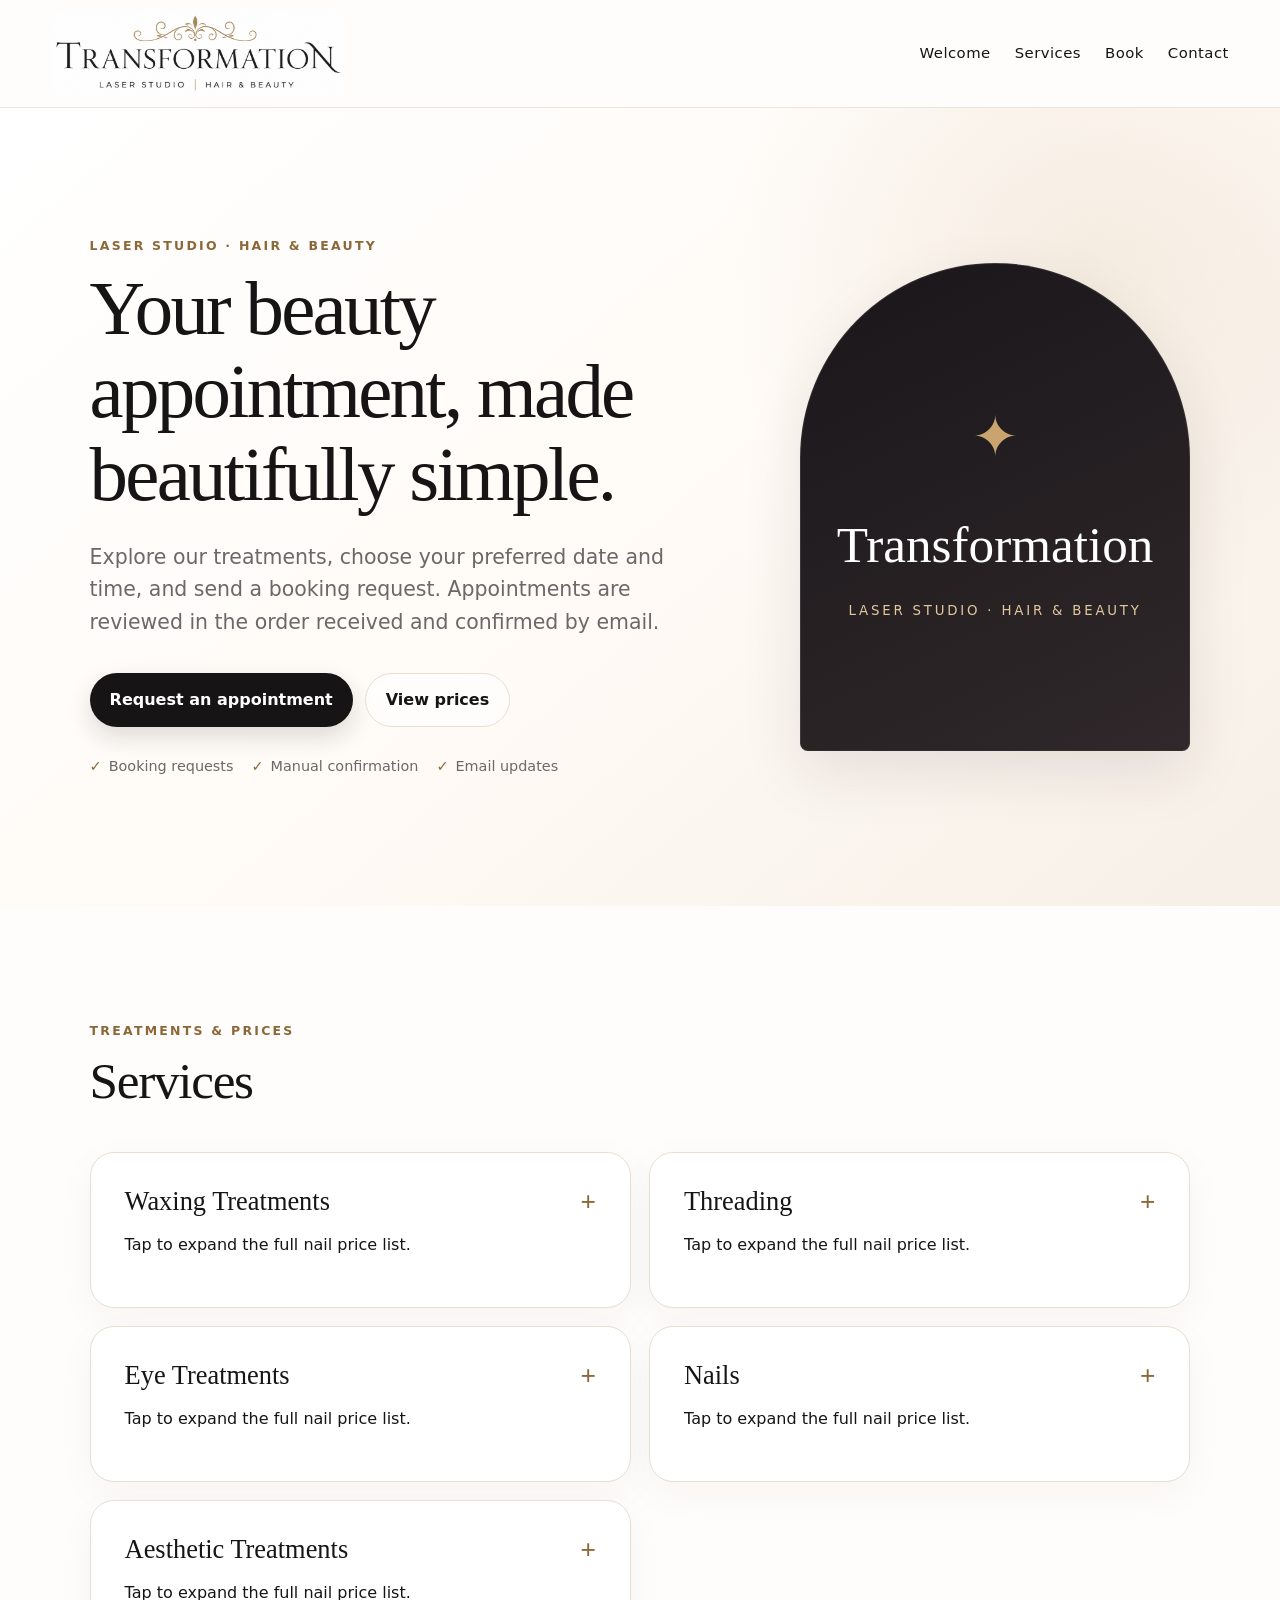
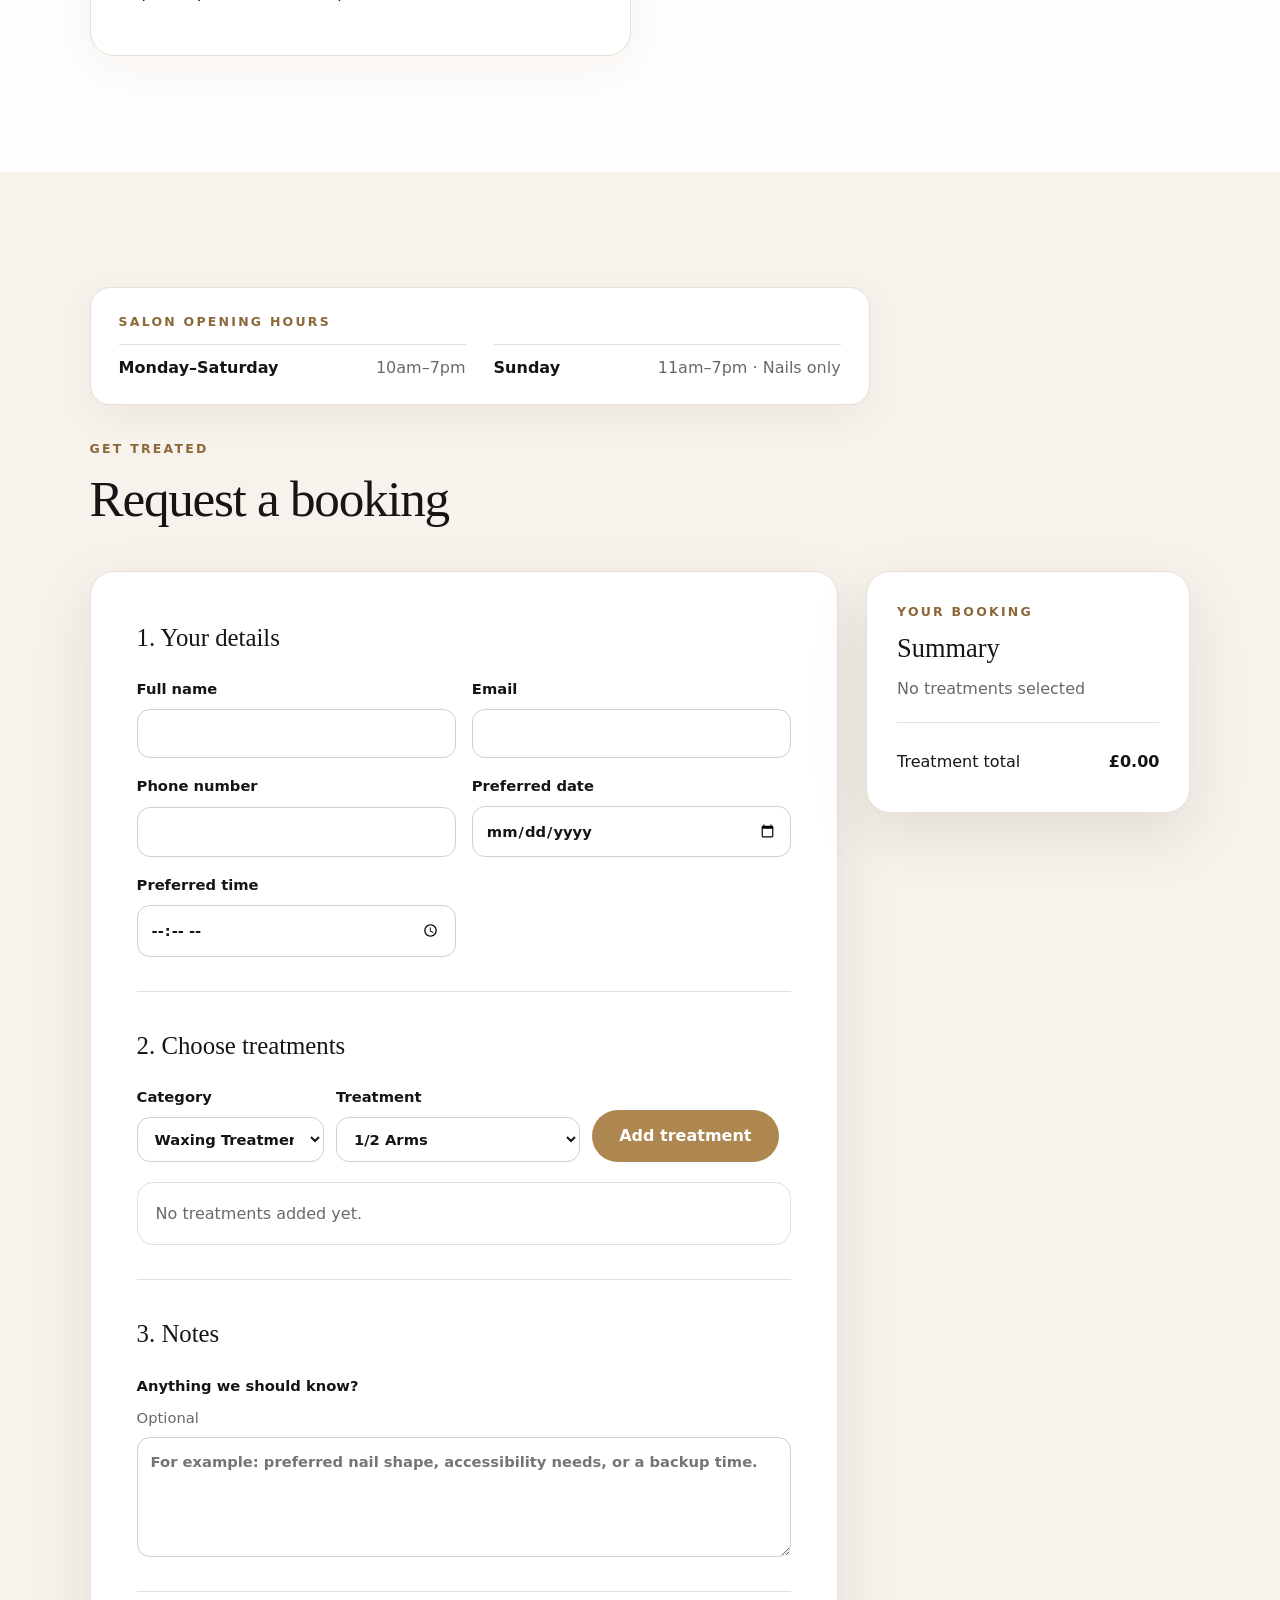
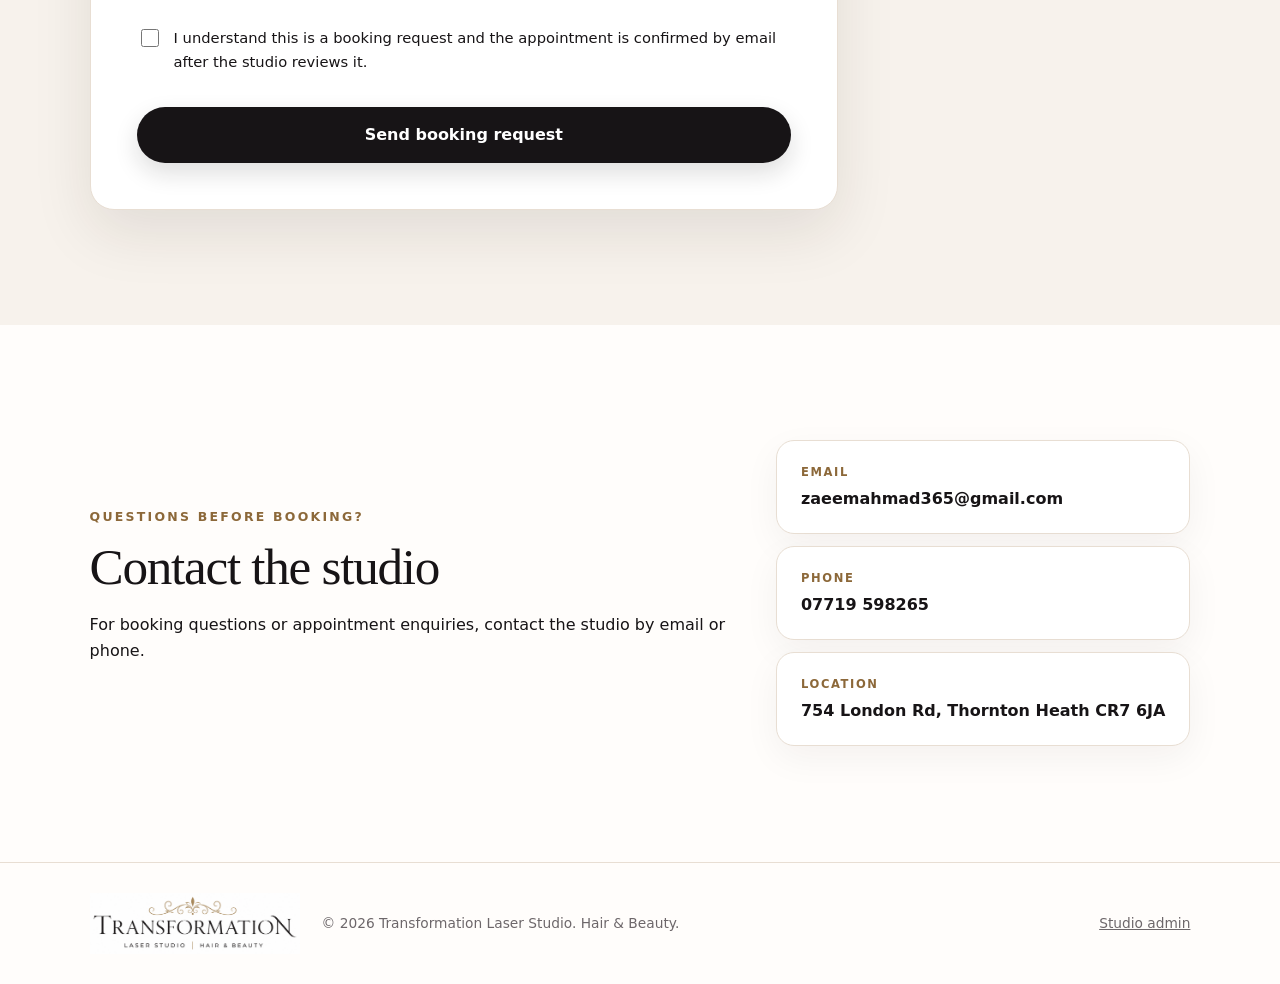
==== public/index.html @ 221bc92f "Initial secure Transformation Laser Studio commit" ====
<!doctype html>
<html lang="en-GB">
<head>
  <meta charset="utf-8" />
  <meta name="viewport" content="width=device-width, initial-scale=1" />
  <meta name="description" content="Transformation Laser Studio — hair and beauty appointments, waxing, threading, eye treatments, nails and aesthetic treatments." />
  <title>Transformation Laser Studio | Hair & Beauty</title>
  <link rel="icon" href="assets/favicon.svg" type="image/svg+xml" />
  <link rel="stylesheet" href="styles.css" />
  <script defer src="app.js"></script>
</head>
<body>
  <header class="site-header" id="top">
    <a class="brand" href="#top" aria-label="Transformation Laser Studio home">
      <img src="assets/transformation-logo.png" alt="Transformation Laser Studio Hair & Beauty" />
    </a>
    <button class="menu-toggle" aria-expanded="false" aria-controls="nav">Menu</button>
    <nav id="nav" class="main-nav" aria-label="Primary navigation">
      <a href="#welcome">Welcome</a>
      <a href="#services">Services</a>
      <a href="#booking">Book</a>
      <a href="#contact">Contact</a>
    </nav>
  </header>

  <main>
    <section class="hero" id="welcome">
      <div class="hero-copy">
        <p class="eyebrow">Laser Studio · Hair & Beauty</p>
        <h1>Your beauty appointment, made beautifully simple.</h1>
        <p class="lede">Explore our treatments, choose your preferred date and time, and send a booking request. Appointments are reviewed in the order received and confirmed by email.</p>
        <div class="hero-actions">
          <a class="button primary" href="#booking">Request an appointment</a>
          <a class="button ghost" href="#services">View prices</a>
        </div>
        <div class="trust-row" aria-label="Booking highlights">
          <span>Booking requests</span>
          <span>Manual confirmation</span>
          <span>Email updates</span>
        </div>
      </div>
      <div class="hero-card" aria-hidden="true">
        <span class="ornament">✦</span>
        <p>Transformation</p>
        <small>Laser Studio · Hair & Beauty</small>
      </div>
    </section>

    <section class="section" id="services">
      <div class="section-heading">
        <p class="eyebrow">Treatments & prices</p>
        <h2>Services</h2>
      </div>
      <div id="services-grid" class="services-grid" aria-live="polite"></div>
    </section>

    <section class="section booking-section" id="booking">
      <div class="opening-hours" aria-label="Salon opening hours">
        <p class="eyebrow">Salon opening hours</p>
        <div class="hours-grid">
          <div><strong>Monday–Saturday</strong><span>10am–7pm</span></div>
          <div><strong>Sunday</strong><span>11am–7pm · Nails only</span></div>
        </div>
      </div>

      <div class="section-heading">
        <p class="eyebrow">Get Treated</p>
        <h2>Request a booking</h2>
      </div>

      <div class="booking-layout">
        <form id="booking-form" class="booking-form" novalidate>
          <fieldset>
            <legend>1. Your details</legend>
            <div class="form-grid two-col">
              <label>Full name
                <input name="name" autocomplete="name" required maxlength="80" />
              </label>
              <label>Email
                <input name="email" type="email" autocomplete="email" required maxlength="120" />
              </label>
              <label>Phone number
                <input name="phone" type="tel" autocomplete="tel" required maxlength="30" />
              </label>
              <label>Preferred date
                <input name="date" id="booking-date" type="date" required />
              </label>
              <label>Preferred time
                <input name="time" type="time" required step="900" />
              </label>
            </div>
          </fieldset>

          <fieldset>
            <legend>2. Choose treatments</legend>
            <div class="service-picker">
              <label>Category
                <select id="category-select" aria-label="Service category"></select>
              </label>
              <label>Treatment
                <select id="service-select" aria-label="Treatment"></select>
              </label>
              <label id="variant-wrap" class="hidden">Option
                <select id="variant-select" aria-label="Treatment option"></select>
              </label>
              <button type="button" class="button secondary add-service" id="add-service">Add treatment</button>
            </div>
            <div id="selected-services" class="selected-services" aria-live="polite">
              <p class="empty-state">No treatments added yet.</p>
            </div>
          </fieldset>

          <fieldset>
            <legend>3. Notes</legend>
            <label>Anything we should know? <span class="optional">Optional</span>
              <textarea name="notes" rows="4" maxlength="800" placeholder="For example: preferred nail shape, accessibility needs, or a backup time."></textarea>
            </label>
          </fieldset>

          <label class="consent">
            <input type="checkbox" name="consent" required />
            <span>I understand this is a booking request and the appointment is confirmed by email after the studio reviews it.</span>
          </label>

          <div id="form-message" class="form-message" role="status" aria-live="polite"></div>
          <button class="button primary submit-button" type="submit">Send booking request</button>
        </form>

        <aside class="booking-summary" aria-label="Booking summary">
          <p class="eyebrow">Your booking</p>
          <h3>Summary</h3>
          <div id="summary-lines" class="summary-lines"><span>No treatments selected</span></div>
          <div class="money-row"><span>Treatment total</span><strong id="booking-total">£0.00</strong></div>
        </aside>
      </div>
    </section>

    <section class="section contact-section" id="contact">
      <div>
        <p class="eyebrow">Questions before booking?</p>
        <h2>Contact the studio</h2>
        <p>For booking questions or appointment enquiries, contact the studio by email or phone.</p>
      </div>
      <div class="contact-cards">
        <a class="contact-card" href="mailto:zaeemahmad365@gmail.com">
          <span>Email</span>
          <strong>zaeemahmad365@gmail.com</strong>
        </a>
        <a class="contact-card" href="tel:07719598265">
          <span>Phone</span>
          <strong>07719 598265</strong>
        </a>
        <a class="contact-card" 
        href="https://www.google.com/maps/place/Transformation+Studio/@51.39373,-0.1139994,17z/data=!3m1!4b1!4m6!3m5!1s0x487606de87120ded:0x485c7ba6c4589e88!8m2!3d51.39373!4d-0.1139994!16s%2Fg%2F1tl4chpc?entry=ttu&g_ep=EgoyMDI2MDgyMy4wIKXMDSoASAFQAw%3D%3D"
        target="_blank" rel="noopener noreferrer">
          <span>Location</span>
          <strong>754 London Rd, Thornton Heath CR7 6JA</strong>
        </a>
      </div>
    </section>
  </main>

  <footer>
    <img src="assets/transformation-logo.png" alt="Transformation Laser Studio" />
    <p>© <span id="year"></span> Transformation Laser Studio. Hair & Beauty.</p>
    <a href="admin.html">Studio admin</a>
  </footer>
</body>
</html>
---- public/styles.css ----
:root {
  --ink: #171416;
  --muted: #6d676a;
  --paper: #fffdfb;
  --soft: #f7f2ec;
  --gold: #ad8650;
  --gold-deep: #8c6839;
  --line: #e8ded3;
  --shadow: 0 22px 60px rgba(39, 27, 16, .10);
  --radius: 24px;
}
* { box-sizing: border-box; }
html { scroll-behavior: smooth; }
body {
  margin: 0;
  color: var(--ink);
  background: var(--paper);
  font-family: Inter, ui-sans-serif, system-ui, -apple-system, BlinkMacSystemFont, "Segoe UI", sans-serif;
  line-height: 1.6;
}
a { color: inherit; }
button, input, select, textarea { font: inherit; }
button, a { -webkit-tap-highlight-color: transparent; }
.site-header {
  position: sticky; top: 0; z-index: 20;
  display: flex; align-items: center; gap: 28px;
  min-height: 84px; padding: 10px clamp(18px, 4vw, 64px);
  background: rgba(255, 253, 251, .94);
  border-bottom: 1px solid rgba(232, 222, 211, .8);
  backdrop-filter: blur(16px);
}
.brand { display: block; margin-right: auto; }
.brand img { display: block; width: min(295px, 56vw); height: auto; }
.main-nav { display: flex; gap: 24px; align-items: center; }
.main-nav a { text-decoration: none; font-size: .93rem; letter-spacing: .03em; }
.main-nav a:hover { color: var(--gold-deep); }
.menu-toggle { display: none; border: 1px solid var(--line); background: white; padding: 9px 13px; border-radius: 12px; }
.hero {
  min-height: 73vh;
  display: grid; grid-template-columns: 1.25fr .75fr; align-items: center; gap: clamp(40px, 7vw, 100px);
  padding: clamp(64px, 10vw, 140px) clamp(20px, 7vw, 110px);
  background:
    radial-gradient(circle at 85% 20%, rgba(173,134,80,.12), transparent 29%),
    linear-gradient(140deg, #fff 0%, #fffaf5 55%, #f6efe7 100%);
}
.hero-copy { max-width: 760px; }
.eyebrow { margin: 0 0 12px; color: var(--gold-deep); text-transform: uppercase; letter-spacing: .18em; font-size: .78rem; font-weight: 700; }
h1, h2, h3 { font-family: Georgia, "Times New Roman", serif; font-weight: 500; line-height: 1.08; margin-top: 0; }
h1 { margin-bottom: 24px; font-size: clamp(3rem, 6vw, 6.5rem); letter-spacing: -.035em; }
h2 { margin-bottom: 18px; font-size: clamp(2.4rem, 4vw, 4.8rem); letter-spacing: -.025em; }
h3 { margin-bottom: 14px; font-size: 1.65rem; }
.lede { color: var(--muted); font-size: clamp(1.04rem, 1.6vw, 1.3rem); max-width: 650px; }
.hero-actions { display: flex; flex-wrap: wrap; gap: 12px; margin: 34px 0 28px; }
.button {
  appearance: none; border: 0; border-radius: 999px; padding: 13px 20px;
  display: inline-flex; align-items: center; justify-content: center; gap: 8px;
  text-decoration: none; font-weight: 700; cursor: pointer; transition: .2s ease;
}
.button:hover { transform: translateY(-1px); }
.primary { background: var(--ink); color: white; box-shadow: 0 10px 24px rgba(23,20,22,.14); }
.primary:hover { background: #2a2428; }
.secondary { background: var(--gold); color: white; }
.ghost { background: rgba(255,255,255,.72); border: 1px solid var(--line); }
.trust-row { display: flex; flex-wrap: wrap; gap: 10px 18px; color: var(--muted); font-size: .9rem; }
.trust-row span::before { content: "✓"; color: var(--gold-deep); margin-right: 7px; font-weight: 800; }
.hero-card {
  aspect-ratio: 4/5; max-width: 430px; justify-self: center; width: 100%;
  border-radius: 999px 999px 40px 40px;
  background: linear-gradient(155deg, #191619, #30282b);
  color: white; display: flex; flex-direction: column; justify-content: center; align-items: center; text-align: center;
  box-shadow: var(--shadow); padding: 36px; border: 1px solid rgba(255,255,255,.09);
}
.hero-card .ornament { color: #caa46f; font-size: 3.5rem; margin-bottom: 22px; }
.hero-card p { font-family: Georgia, "Times New Roman", serif; font-size: clamp(2rem, 4vw, 3.7rem); margin: 0; }
.hero-card small { color: #e2c99f; text-transform: uppercase; letter-spacing: .21em; margin-top: 14px; }
.section { padding: clamp(72px, 9vw, 126px) clamp(20px, 7vw, 110px); }
.section-heading { max-width: 780px; margin-bottom: 44px; }
.section-heading > p:last-child { color: var(--muted); font-size: 1.05rem; }
.services-grid { display: grid; grid-template-columns: repeat(2, minmax(0, 1fr)); gap: 18px; }
.service-card { background: white; border: 1px solid var(--line); border-radius: var(--radius); padding: clamp(22px, 3vw, 34px); box-shadow: 0 12px 40px rgba(48,34,20,.04); }
.service-card h3 { display: flex; justify-content: space-between; gap: 12px; align-items: baseline; }
.service-list { display: grid; gap: 0; margin: 0; padding: 0; list-style: none; }
.service-list li { display: flex; justify-content: space-between; gap: 18px; padding: 12px 0; border-bottom: 1px solid #eee6de; }
.service-list li:last-child { border-bottom: 0; }
.service-list .price { white-space: nowrap; font-weight: 800; }
details.nails-card > summary { cursor: pointer; list-style: none; }
details.nails-card > summary::-webkit-details-marker { display: none; }
details.nails-card > summary h3::after { content: "+"; font-family: Inter, sans-serif; color: var(--gold-deep); }
details.nails-card[open] > summary h3::after { content: "−"; }
.variant-list { color: var(--muted); font-size: .9rem; margin-top: 4px; }
.service-description { color: var(--muted); font-size: .82rem; line-height: 1.45; margin-top: 4px; max-width: 58ch; }
.service-disclaimer { color: var(--muted); font-size: .82rem; line-height: 1.45; font-style: italic; margin: 18px 0 0; padding-top: 14px; border-top: 1px solid #eee6de; }
.booking-section { background: var(--soft); }
.booking-layout { display: grid; grid-template-columns: minmax(0, 1.5fr) minmax(280px, .65fr); gap: 28px; align-items: start; }
.booking-form, .booking-summary { background: white; border: 1px solid var(--line); border-radius: var(--radius); box-shadow: var(--shadow); }
.booking-form { padding: clamp(22px, 4vw, 46px); }
.booking-summary { padding: 30px; position: sticky; top: 112px; }
fieldset { border: 0; padding: 0 0 34px; margin: 0 0 34px; border-bottom: 1px solid var(--line); }
legend { padding: 0; margin-bottom: 20px; font-family: Georgia, "Times New Roman", serif; font-size: 1.55rem; }
.form-grid { display: grid; gap: 16px; }
.two-col { grid-template-columns: repeat(2, minmax(0, 1fr)); }
label { display: grid; gap: 8px; font-weight: 700; font-size: .92rem; }
input, select, textarea {
  width: 100%; border: 1px solid #d8cec4; background: #fff; color: var(--ink); border-radius: 13px; padding: 12px 13px; outline: none;
}
input:focus, select:focus, textarea:focus { border-color: var(--gold); box-shadow: 0 0 0 3px rgba(173,134,80,.13); }
textarea { resize: vertical; }
.optional { color: var(--muted); font-weight: 500; }
.service-picker { display: grid; grid-template-columns: 1fr 1.3fr 1fr auto; gap: 12px; align-items: end; }
.hidden { display: none !important; }
.selected-services { margin-top: 20px; border: 1px solid var(--line); border-radius: 16px; overflow: hidden; }
.empty-state { margin: 0; padding: 18px; color: var(--muted); }
.selected-row { display: grid; grid-template-columns: 1fr auto auto; align-items: center; gap: 12px; padding: 14px 16px; border-bottom: 1px solid var(--line); }
.selected-row:last-child { border-bottom: 0; }
.selected-row strong { white-space: nowrap; }
.remove-service { border: 0; background: #f4efea; border-radius: 999px; width: 34px; height: 34px; cursor: pointer; color: #6e5450; }
.consent { grid-template-columns: auto 1fr; align-items: start; gap: 12px; font-weight: 500; }
.consent input { width: 18px; height: 18px; margin-top: 3px; }
.form-message { min-height: 0; margin: 18px 0 0; border-radius: 14px; font-size: .95rem; }
.form-message.success, .form-message.error { padding: 13px 15px; }
.form-message.success { background: #edf7ef; color: #24592f; }
.form-message.error { background: #fff0f0; color: #7f3030; }
.submit-button { width: 100%; margin-top: 16px; padding-block: 15px; }
.summary-lines { display: grid; gap: 10px; color: var(--muted); padding-bottom: 20px; margin-bottom: 18px; border-bottom: 1px solid var(--line); }
.summary-item { display: flex; justify-content: space-between; gap: 16px; font-size: .93rem; }
.money-row { display: flex; justify-content: space-between; gap: 18px; padding: 8px 0; }
.small { color: var(--muted); font-size: .84rem; margin: 20px 0 0; }
.opening-hours { max-width: 780px; margin-bottom: 34px; padding: 24px 28px; background: white; border: 1px solid var(--line); border-radius: 20px; box-shadow: 0 12px 36px rgba(40,26,10,.05); }
.hours-grid { display: grid; grid-template-columns: repeat(2, minmax(0, 1fr)); gap: 14px 28px; }
.hours-grid div { display: flex; justify-content: space-between; gap: 18px; padding-top: 10px; border-top: 1px solid var(--line); }
.hours-grid span { color: var(--muted); text-align: right; }
.contact-section { display: grid; grid-template-columns: 1fr auto; gap: 26px; align-items: center; }
.contact-cards { display: grid; gap: 12px; }
.contact-card { min-width: min(100%, 390px); text-decoration: none; border: 1px solid var(--line); border-radius: 18px; padding: 22px 24px; background: white; box-shadow: 0 12px 36px rgba(40,26,10,.05); }
.contact-card span { display: block; color: var(--gold-deep); text-transform: uppercase; letter-spacing: .14em; font-size: .72rem; font-weight: 800; }
.contact-card strong { display: block; margin-top: 4px; overflow-wrap: anywhere; }
footer { border-top: 1px solid var(--line); padding: 30px clamp(20px, 7vw, 110px); display: flex; align-items: center; gap: 22px; color: var(--muted); font-size: .86rem; }
footer img { width: 210px; height: auto; }
footer p { margin: 0 auto 0 0; }
footer a { color: var(--muted); }

/* Admin */
.admin-main { max-width: 1200px; margin: 0 auto; padding: 48px 20px 100px; }
.admin-toolbar { display: flex; flex-wrap: wrap; gap: 12px; align-items: end; margin: 26px 0; }
.admin-toolbar label { min-width: 230px; }
.accepted-export { display: grid; grid-template-columns: minmax(0,1fr) auto; gap: 28px; align-items: end; margin: 0 0 28px; padding: 24px; background: #fffaf5; border: 1px solid var(--line); border-radius: 20px; }
.accepted-export h2 { margin: 2px 0 8px; font-size: clamp(1.55rem,3vw,2.15rem); }
.accepted-export p:last-child { margin-bottom: 0; }
.accepted-export-controls { min-width: min(100%, 320px); display: grid; gap: 10px; }
.accepted-export-controls label { margin: 0; }
#export-message { min-height: 1.25em; font-size: .9rem; }
@media (max-width: 760px) { .accepted-export { grid-template-columns: 1fr; align-items: stretch; } .accepted-export-controls { min-width: 0; } }
.admin-list { display: grid; gap: 16px; }
.admin-booking { background: white; border: 1px solid var(--line); border-radius: 20px; padding: 22px; box-shadow: 0 10px 30px rgba(38,28,19,.05); }
.admin-booking header { display: flex; flex-wrap: wrap; align-items: center; gap: 10px 16px; margin-bottom: 14px; }
.admin-booking header h3 { margin: 0 auto 0 0; font-size: 1.4rem; }
.status { display: inline-flex; border-radius: 999px; padding: 5px 10px; background: #f0ece8; font-size: .75rem; font-weight: 800; text-transform: uppercase; letter-spacing: .08em; }
.status.confirmed { background: #e8f5eb; color: #2a6235; }
.status.declined { background: #faeaea; color: #7c3333; }
.booking-meta { display: grid; grid-template-columns: repeat(2, minmax(0,1fr)); gap: 12px; margin: 14px 0; }
.meta-box { background: #faf6f1; border-radius: 12px; padding: 11px 13px; }
.meta-box small { display: block; color: var(--muted); }
.admin-actions { display: flex; flex-wrap: wrap; gap: 10px; margin-top: 18px; }
.admin-actions textarea { width: 100%; }
.warning { padding: 14px 16px; background: #fff6e8; border: 1px solid #f0d4a4; border-radius: 14px; color: #654f2c; }

@media (max-width: 900px) {
  .hero { grid-template-columns: 1fr; min-height: auto; }
  .hero-card { max-width: 330px; }
  .services-grid, .booking-layout, .contact-section { grid-template-columns: 1fr; }
  .booking-summary { position: static; }
  .service-picker { grid-template-columns: 1fr 1fr; }
  .add-service { min-height: 48px; }
  .booking-meta { grid-template-columns: 1fr 1fr; }
  .hours-grid { grid-template-columns: 1fr; }
}
@media (max-width: 680px) {
  .site-header { min-height: 72px; }
  .brand img { width: 225px; }
  .menu-toggle { display: block; }
  .main-nav { display: none; position: absolute; top: calc(100% + 1px); left: 0; right: 0; padding: 18px 22px 24px; flex-direction: column; align-items: flex-start; background: var(--paper); border-bottom: 1px solid var(--line); }
  .main-nav.open { display: flex; }
  .two-col, .service-picker { grid-template-columns: 1fr; }
  .selected-row { grid-template-columns: 1fr auto; }
  .selected-row strong { grid-row: 2; }
  .hero { padding-top: 70px; }
  .hero-card { display: none; }
  .services-grid { grid-template-columns: 1fr; }
  footer { flex-wrap: wrap; }
  footer p { order: 3; flex-basis: 100%; }
  .booking-meta { grid-template-columns: 1fr; }
}
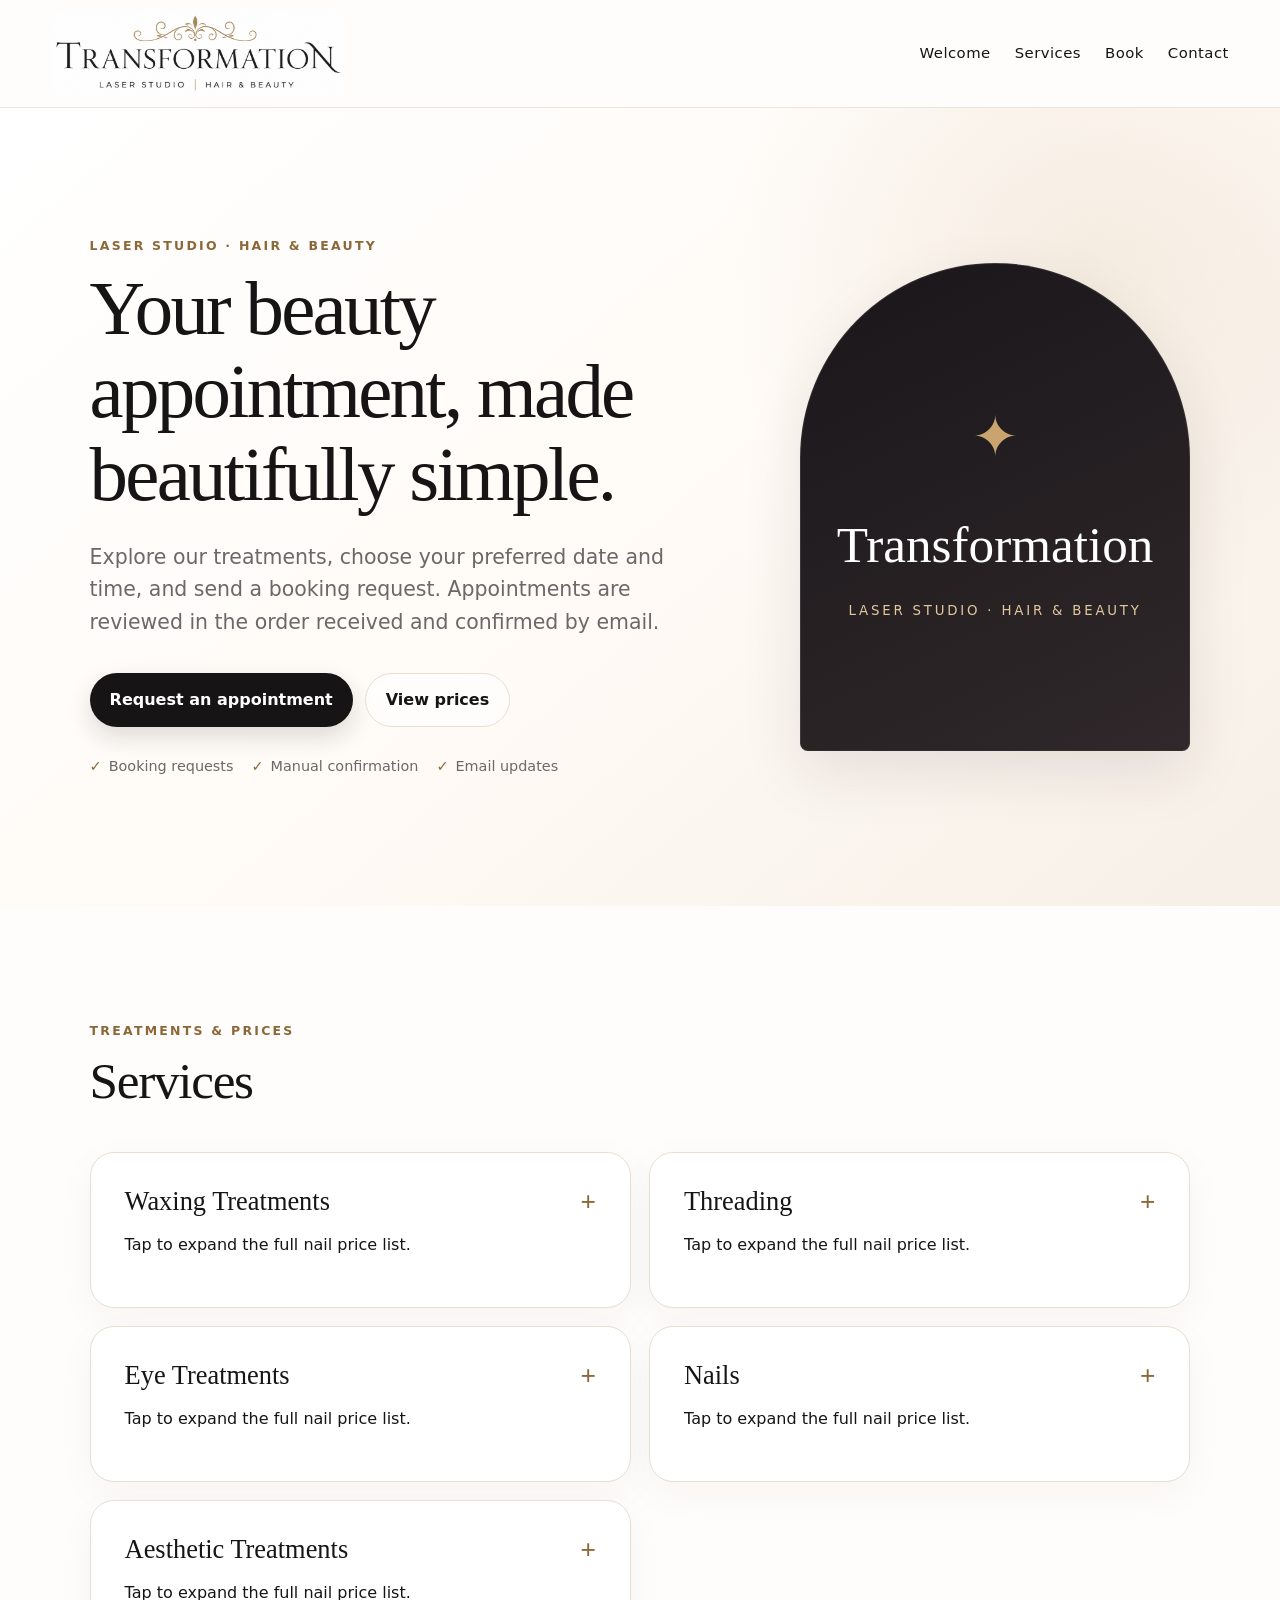
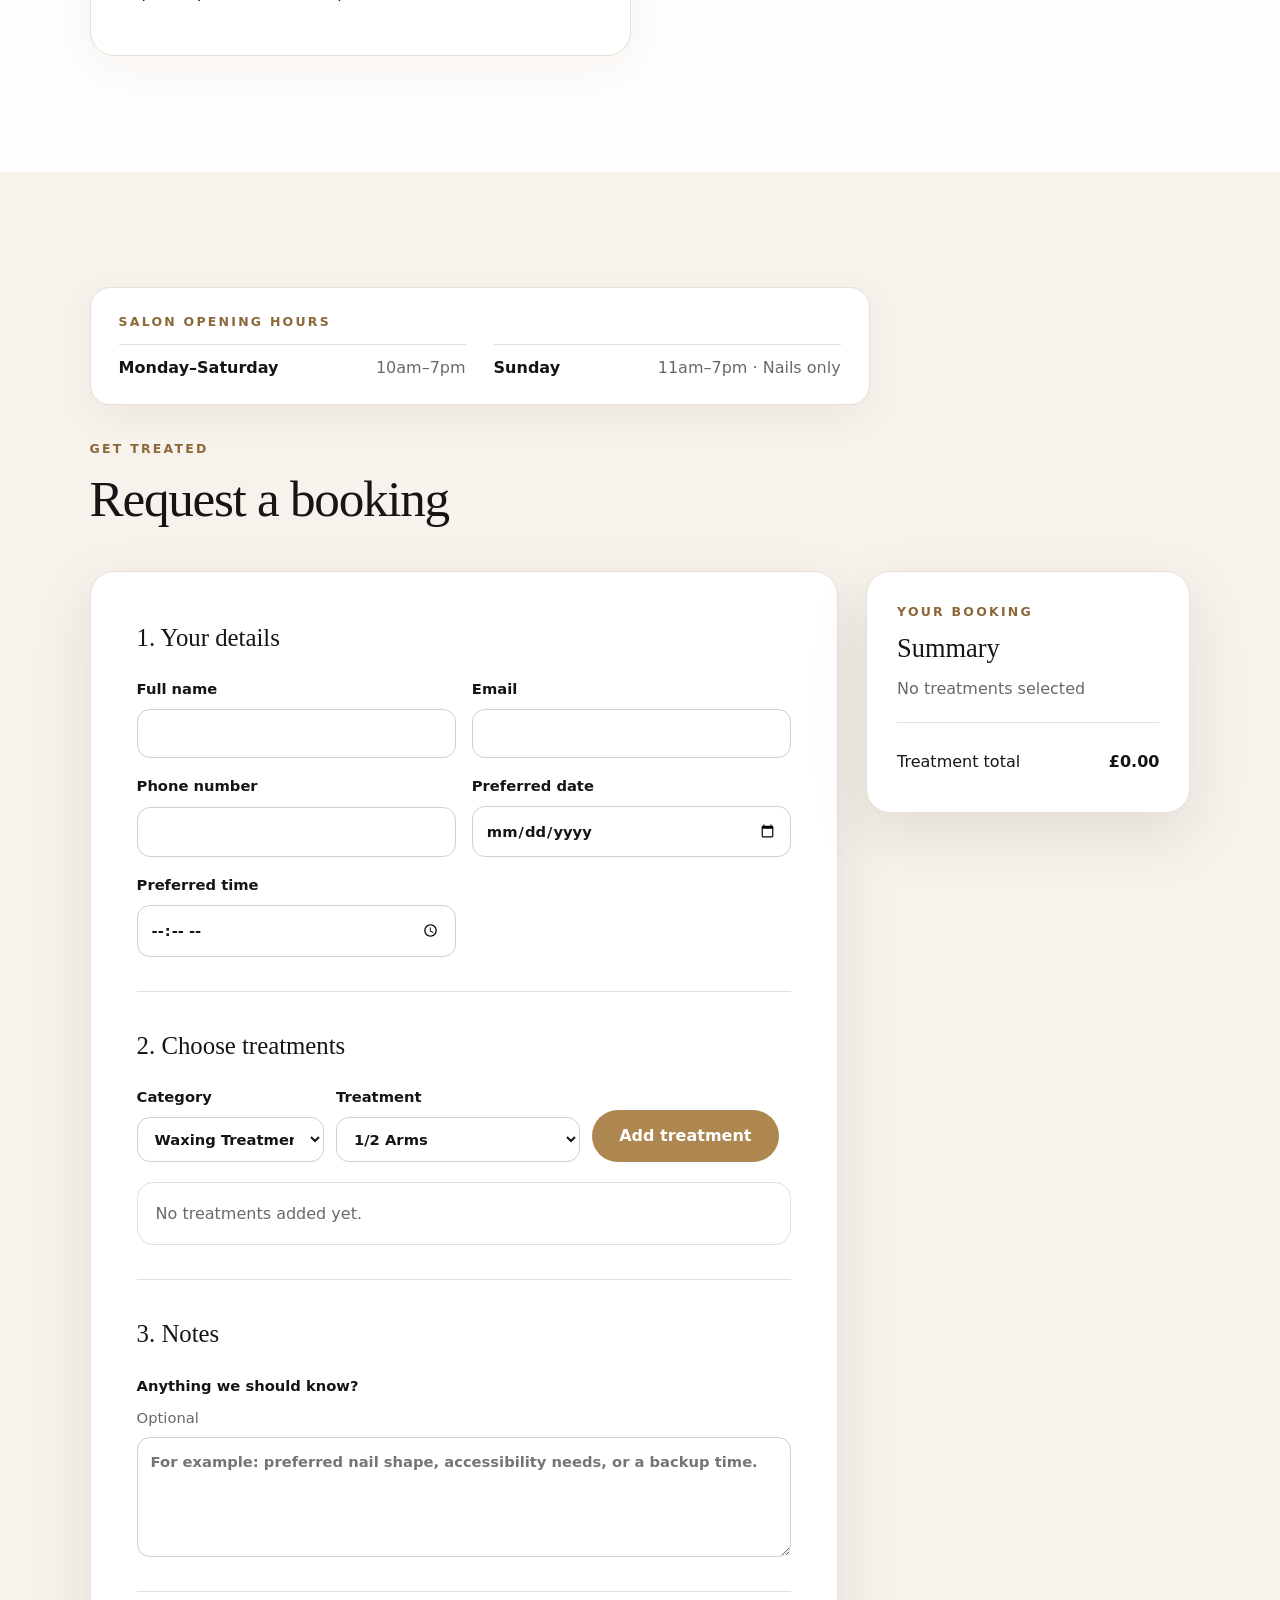
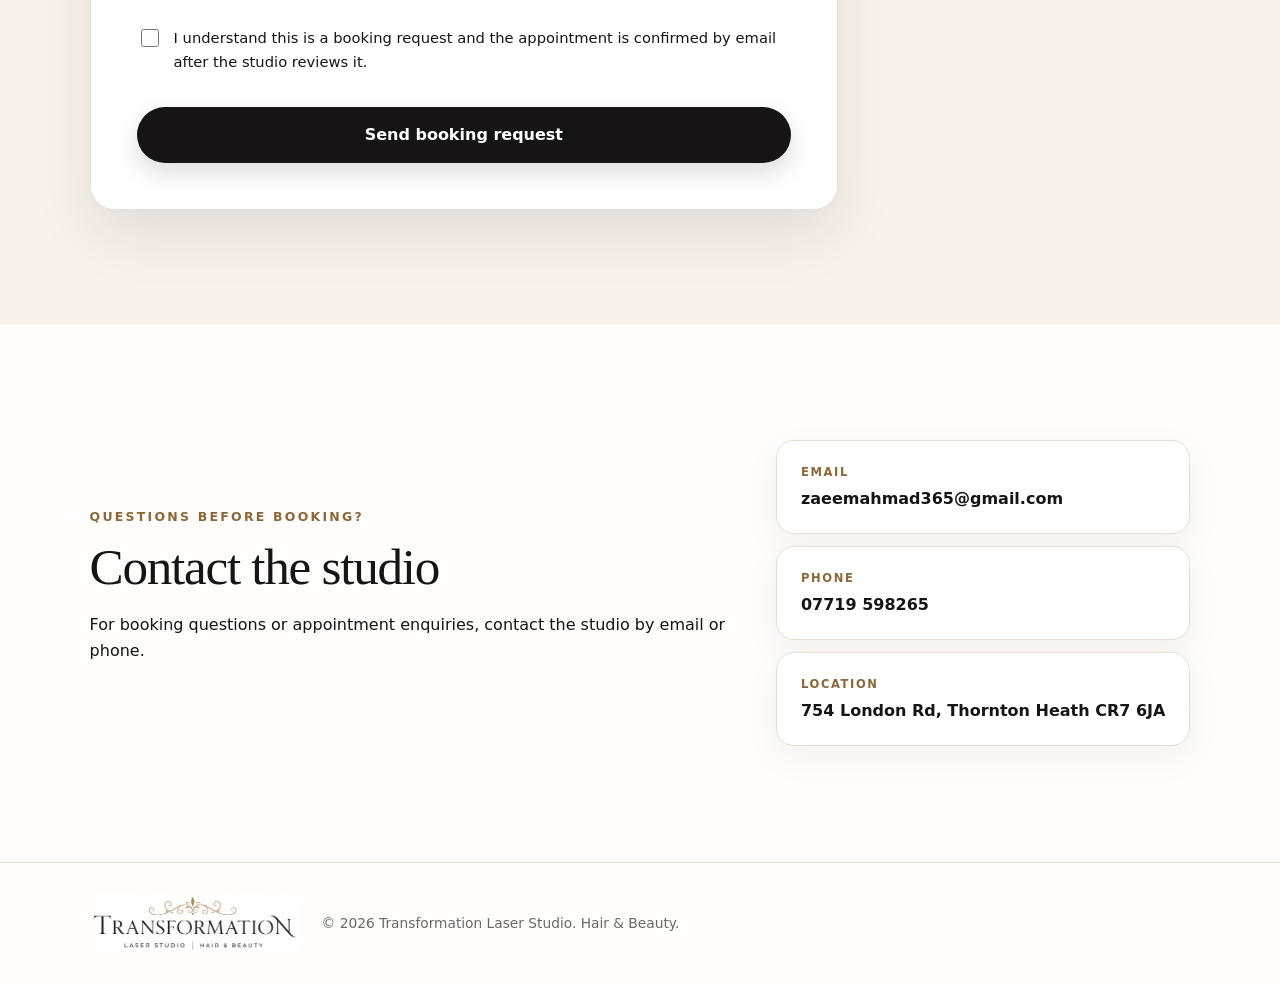
==== commit b892ea00: "Remove public admin link and document bookmark access" ====
--- a/public/index.html
+++ b/public/index.html
@@ -163,7 +163,6 @@
   <footer>
     <img src="assets/transformation-logo.png" alt="Transformation Laser Studio" />
     <p>© <span id="year"></span> Transformation Laser Studio. Hair & Beauty.</p>
-    <a href="admin.html">Studio admin</a>
   </footer>
 </body>
 </html>
--- a/public/styles.css
+++ b/public/styles.css
@@ -190,3 +190,6 @@
   footer p { order: 3; flex-basis: 100%; }
   .booking-meta { grid-template-columns: 1fr; }
 }
+
+/* Keep authenticated controls hidden even when a layout rule sets display. */
+[hidden] { display: none !important; }
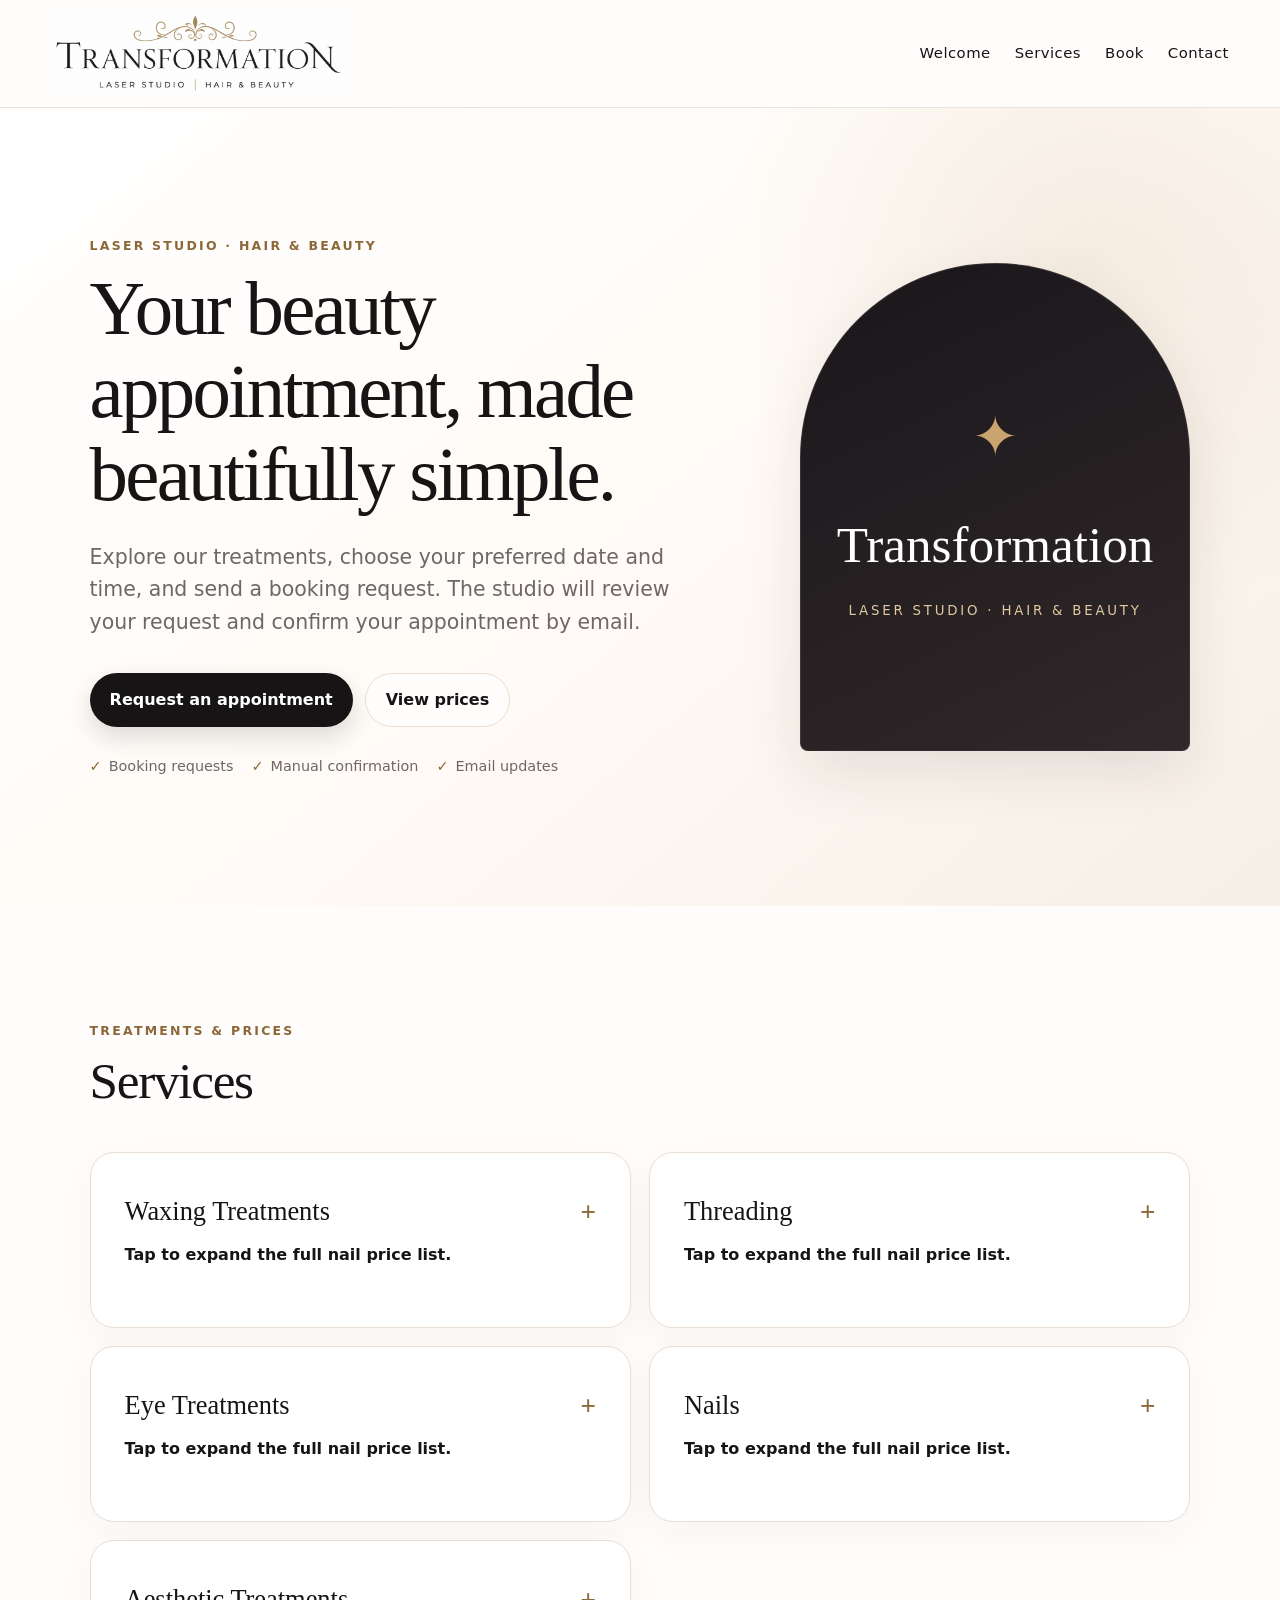
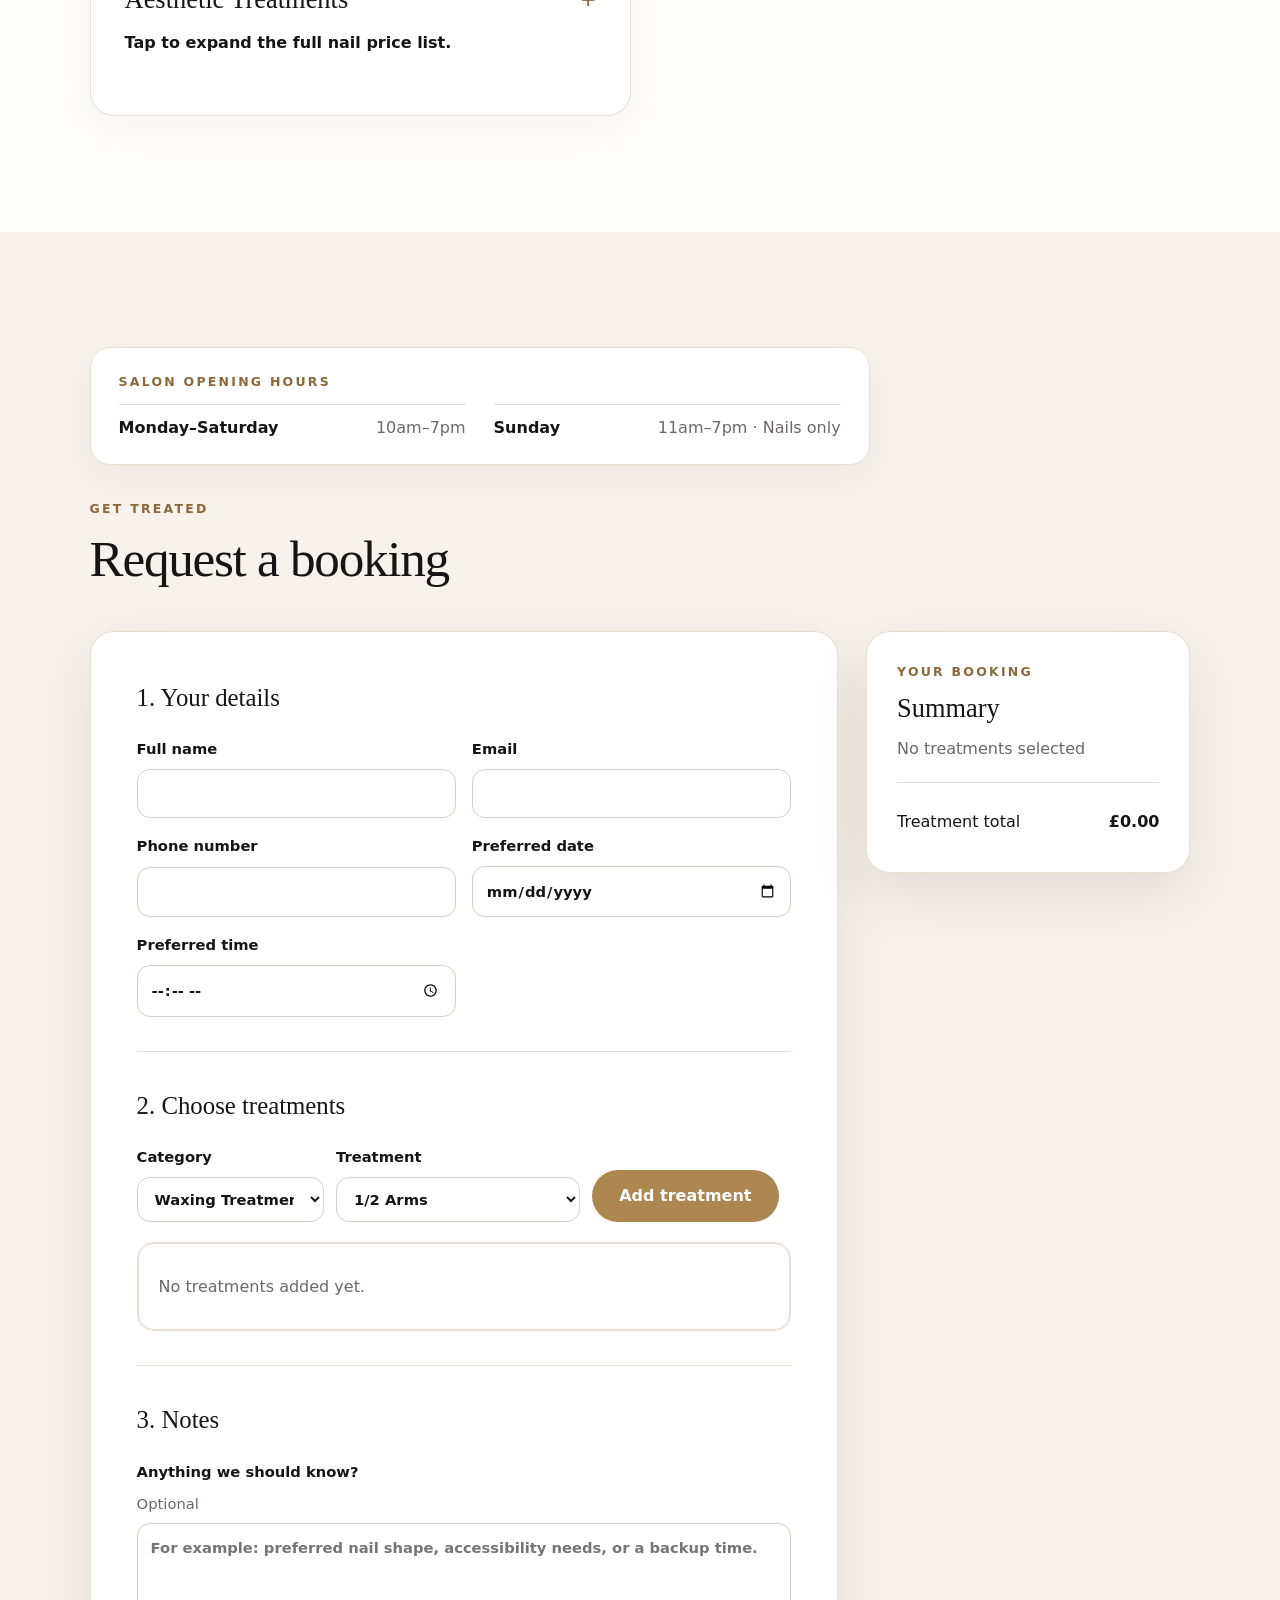
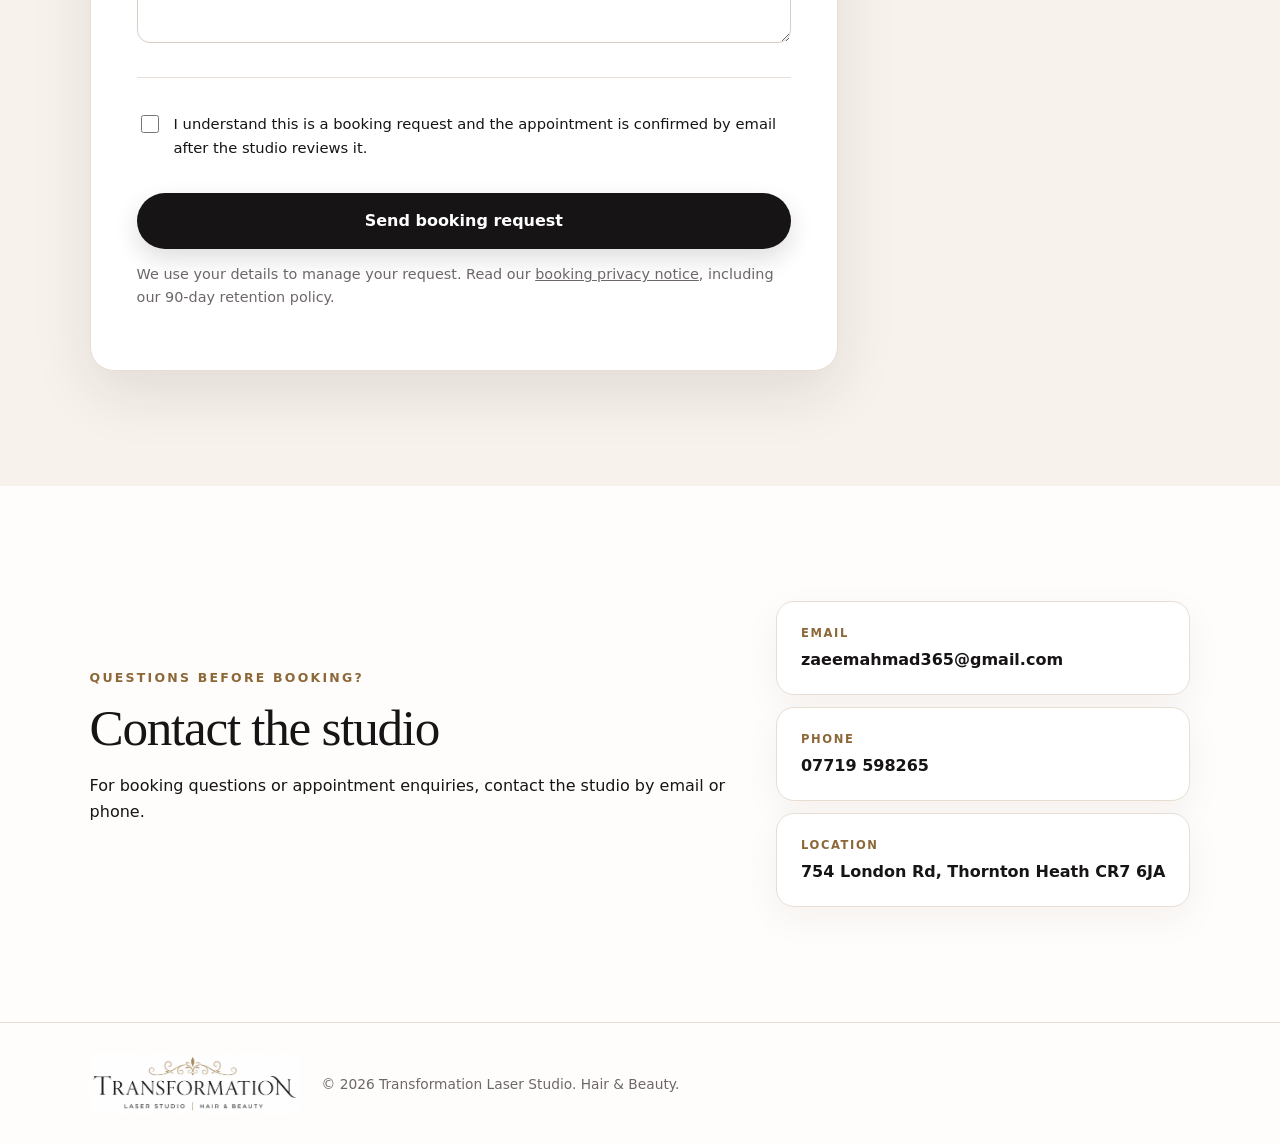
==== commit b0e4fa71: "Add admin booking filters, editing, deletion and 90-day retention" ====
--- a/public/index.html
+++ b/public/index.html
@@ -28,7 +28,7 @@
       <div class="hero-copy">
         <p class="eyebrow">Laser Studio · Hair & Beauty</p>
         <h1>Your beauty appointment, made beautifully simple.</h1>
-        <p class="lede">Explore our treatments, choose your preferred date and time, and send a booking request. Appointments are reviewed in the order received and confirmed by email.</p>
+        <p class="lede">Explore our treatments, choose your preferred date and time, and send a booking request. The studio will review your request and confirm your appointment by email.</p>
         <div class="hero-actions">
           <a class="button primary" href="#booking">Request an appointment</a>
           <a class="button ghost" href="#services">View prices</a>
@@ -124,6 +124,7 @@
 
           <div id="form-message" class="form-message" role="status" aria-live="polite"></div>
           <button class="button primary submit-button" type="submit">Send booking request</button>
+          <p class="field-hint">We use your details to manage your request. Read our <a href="privacy.html">booking privacy notice</a>, including our 90-day retention policy.</p>
         </form>
 
         <aside class="booking-summary" aria-label="Booking summary">
--- a/public/styles.css
+++ b/public/styles.css
@@ -156,13 +156,56 @@
 .admin-booking header h3 { margin: 0 auto 0 0; font-size: 1.4rem; }
 .status { display: inline-flex; border-radius: 999px; padding: 5px 10px; background: #f0ece8; font-size: .75rem; font-weight: 800; text-transform: uppercase; letter-spacing: .08em; }
 .status.confirmed { background: #e8f5eb; color: #2a6235; }
-.status.declined { background: #faeaea; color: #7c3333; }
+.status.declined, .status.cancelled { background: #faeaea; color: #7c3333; }
 .booking-meta { display: grid; grid-template-columns: repeat(2, minmax(0,1fr)); gap: 12px; margin: 14px 0; }
 .meta-box { background: #faf6f1; border-radius: 12px; padding: 11px 13px; }
 .meta-box small { display: block; color: var(--muted); }
 .admin-actions { display: flex; flex-wrap: wrap; gap: 10px; margin-top: 18px; }
 .admin-actions textarea { width: 100%; }
 .warning { padding: 14px 16px; background: #fff6e8; border: 1px solid #f0d4a4; border-radius: 14px; color: #654f2c; }
+
+.admin-title { font-size: clamp(2.4rem, 5vw, 3.6rem); }
+.booking-filter { display: flex; flex-wrap: wrap; gap: 16px 24px; align-items: end; margin: 24px 0 16px; }
+.booking-filter label { width: min(100%, 310px); }
+.booking-filter p { margin: 0 0 12px; }
+.booking-filter > span { color: var(--muted); margin: 0 0 12px auto; }
+.retention-help { margin: 0 0 24px; font-size: .95rem; }
+summary { cursor: pointer; font-weight: 600; padding: 10px 0; }
+.export-panel { margin-top: 32px; border-top: 1px solid var(--line); }
+.empty-state { padding: 30px 20px; border: 1px solid var(--line); border-radius: 16px; background: white; }
+.request-dates, .field-hint { color: var(--muted); font-size: .9rem; }
+.preserve-lines { white-space: pre-wrap; overflow-wrap: anywhere; }
+.admin-booking p, .admin-booking small { overflow-wrap: anywhere; }
+.button.danger { background: #8d2929; color: white; border-color: #8d2929; }
+.button.danger-outline { color: #8d2929; border: 1px solid #c98585; background: white; }
+.button:disabled { cursor: not-allowed; opacity: .55; }
+.status { font-size: .875rem; }
+dialog { width: min(740px, calc(100vw - 32px)); max-height: 90dvh; padding: clamp(20px, 4vw, 36px); border: 1px solid var(--line); border-radius: 20px; color: var(--ink); background: white; overflow-y: auto; }
+dialog::backdrop { background: rgb(20 14 10 / .55); }
+dialog h2 { font-size: 2rem; margin: 0; }
+dialog label { margin-top: 14px; min-width: 0; }
+dialog input, dialog select, dialog textarea { min-width: 0; max-width: 100%; }
+dialog p, dialog h2 { overflow-wrap: anywhere; }
+dialog fieldset { border: 0; padding: 0; min-width: 0; }
+dialog .treatment-editor { border: 1px solid var(--line); border-radius: 12px; padding: 12px 16px; margin: 20px 0; }
+dialog legend { font-weight: 700; font-size: 1rem; padding: 0 6px; max-width: 100%; overflow-wrap: anywhere; }
+.dialog-actions { display: flex; flex-wrap: wrap; gap: 12px; margin-top: 24px; }
+.check-label { display: flex; gap: 10px; align-items: flex-start; }
+.check-label input { width: 20px; height: 20px; margin: 3px 0 0; flex: 0 0 20px; }
+.customer-notification { margin-top: 22px; padding-top: 8px; border-top: 1px solid var(--line); }
+.form-error { color: #9b2222; white-space: pre-wrap; }
+.edit-services { list-style: none; padding: 0; }
+.edit-services li { display: flex; align-items: center; justify-content: space-between; gap: 10px; padding: 8px 0; }
+.edit-services li span { overflow-wrap: anywhere; }
+.edit-services button { padding: 8px 12px; flex-shrink: 0; }
+.add-treatment-row { display: flex; gap: 10px; align-items: end; }
+.add-treatment-row label { flex: 1; min-width: 0; }
+.add-treatment-row select { width: 100%; }
+@media (max-width: 680px) {
+  .booking-filter > span { margin-left: 0; }
+  .add-treatment-row { flex-direction: column; align-items: stretch; }
+  .dialog-actions .button { flex: 1 1 100%; }
+}
 
 @media (max-width: 900px) {
   .hero { grid-template-columns: 1fr; min-height: auto; }
